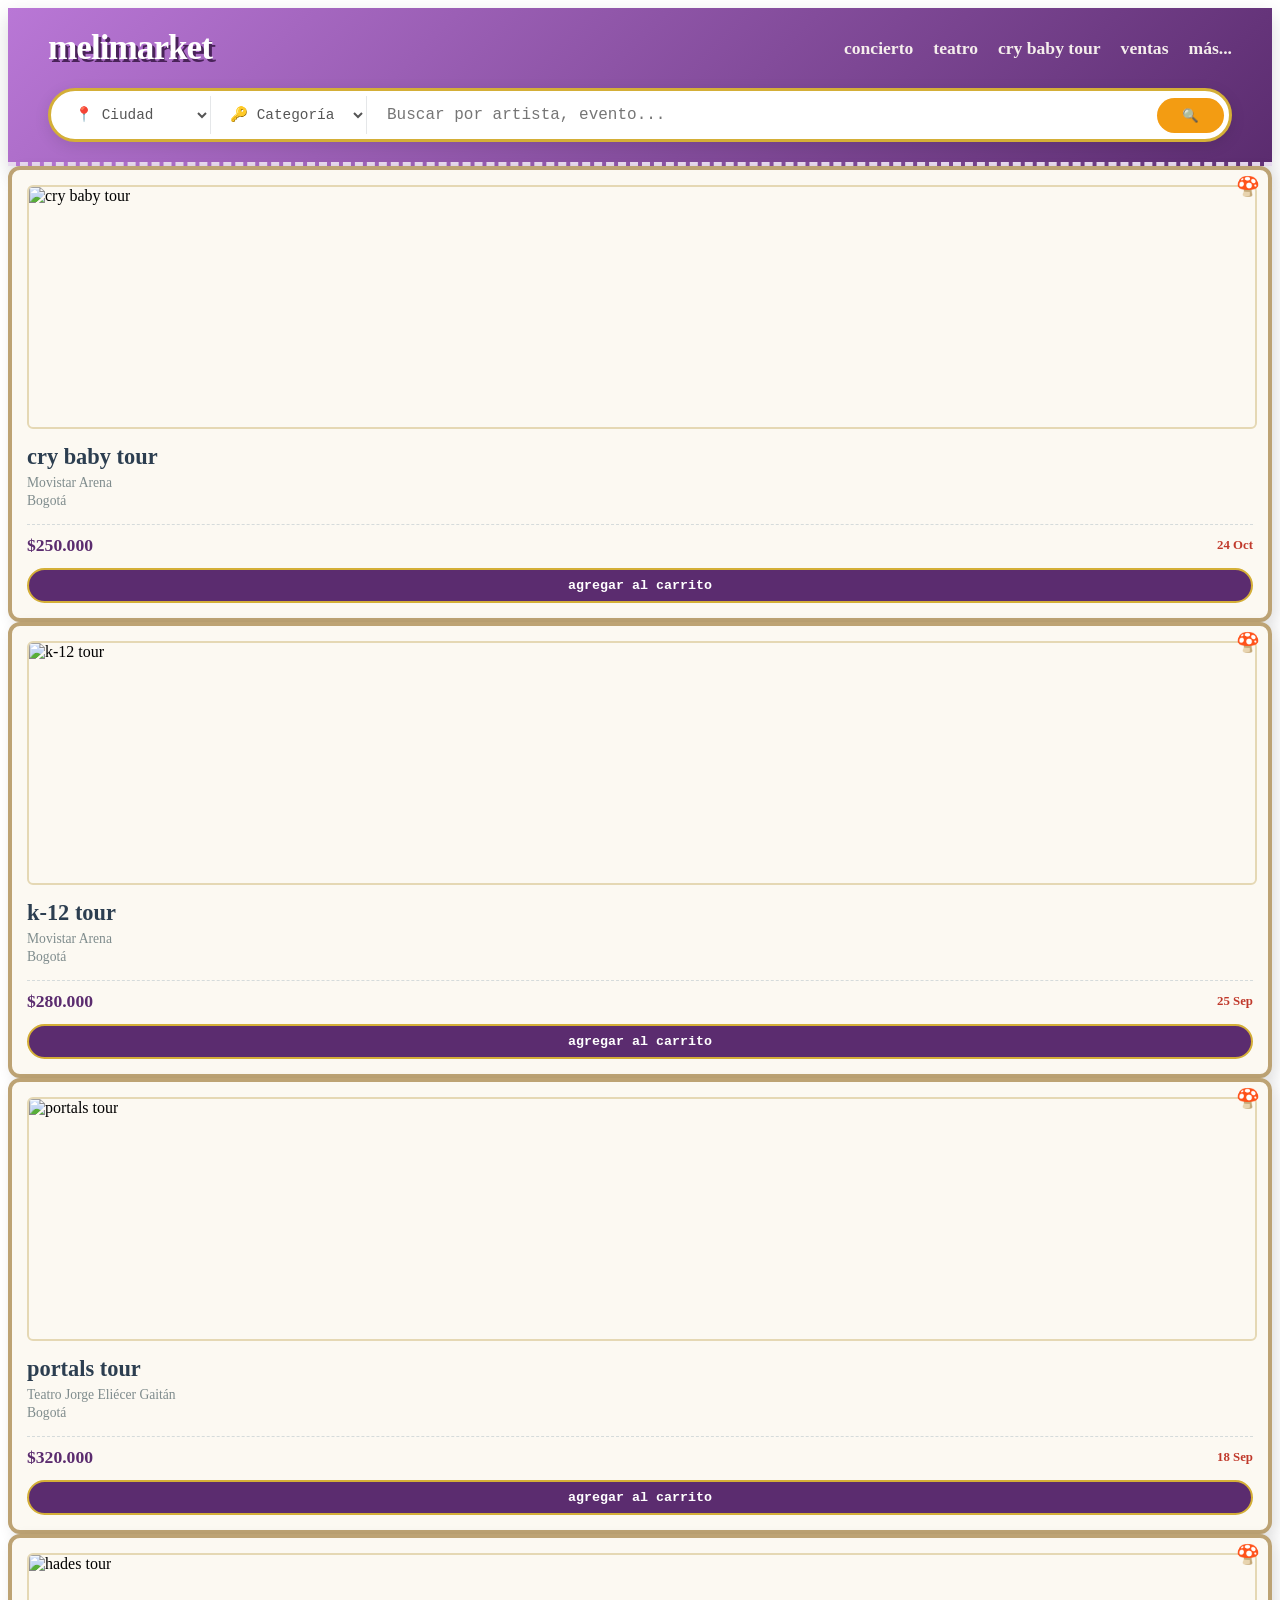
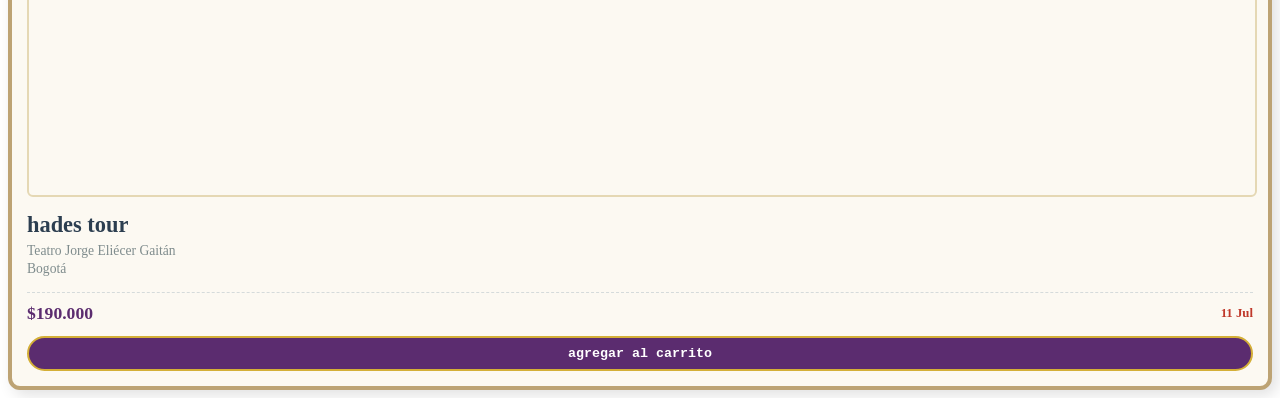
==== index.html @ a290946a "login listo" ====
<!DOCTYPE html>
<html lang="es">
<head>
    <meta charset="UTF-8">
    <meta name="viewport" content="width=device-width, initial-scale=1.0">
    <title>Melimarket - Conciertos Conectados</title>
    <link rel="stylesheet" href="css/style.css">
</head>
<body>

    <!-- Barra de navegación estética con filtros -->
    <navbar-component></navbar-component>

    <!-- Contenedor principal para la vitrina de conciertos -->
    <main class="store-container">
        <div class="cards-grid" id="events-container">
            <!-- Aquí nuestro JS pintará dinámicamente los componentes <card-component> -->
        </div>
    </main>

    <!-- Enlaces a los scripts de tus componentes -->
    <script src="js/components/navbar-component.js" type="module"></script>
    <script src="js/components/card-component.js" type="module"></script>
    <script src="js/app.js" type="module"></script>
</body>
</html>
---- css/style.css ----
:host { display: block !important; border: 5px solid red !important; }
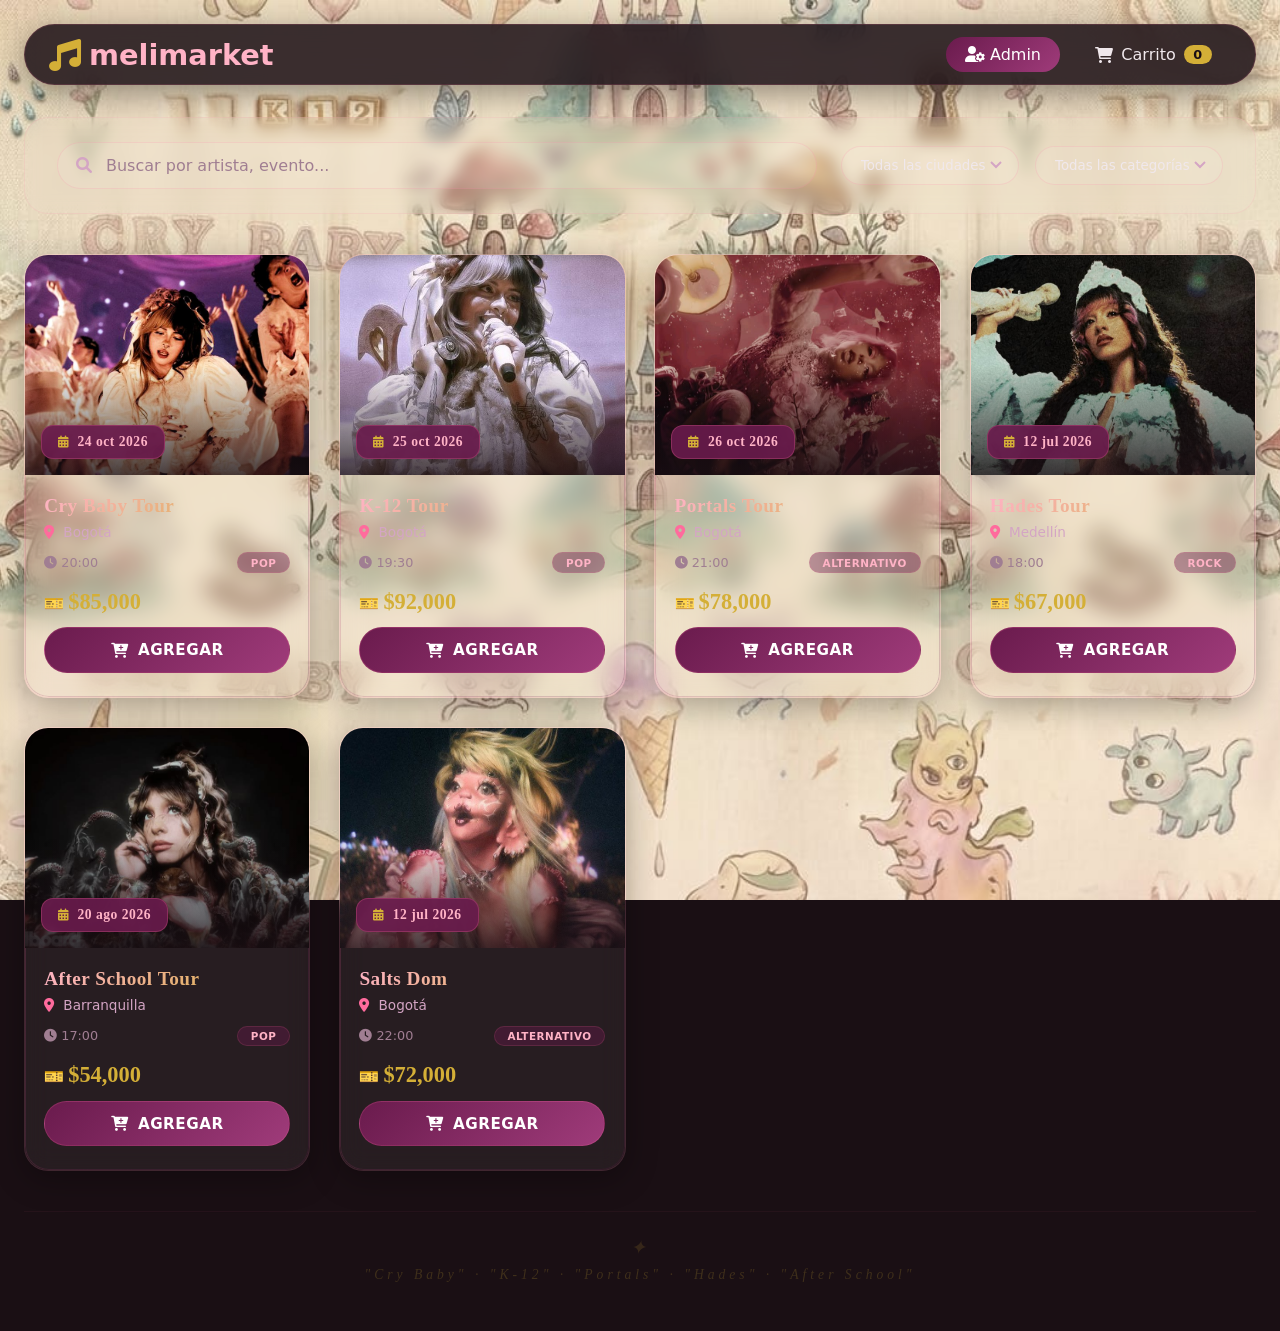
==== commit e8301375: "termine esta vaina" ====
--- a/index.html
+++ b/index.html
@@ -3,24 +3,33 @@
 <head>
     <meta charset="UTF-8">
     <meta name="viewport" content="width=device-width, initial-scale=1.0">
-    <title>Melimarket - Conciertos Conectados</title>
-    <link rel="stylesheet" href="css/style.css">
+    <title>Melimarket · Conciertos Conectados</title>
+    <link rel="stylesheet" href="css/styles.css">
+    <link rel="stylesheet" href="css/responsive.css">
+    <link rel="stylesheet" href="https://cdnjs.cloudflare.com/ajax/libs/font-awesome/6.0.0-beta3/css/all.min.css">
 </head>
 <body>
+    <div id="app"></div>
 
-    <!-- Barra de navegación estética con filtros -->
-    <navbar-component></navbar-component>
+    <!-- ============================================================ -->
+    <!-- IMÁGENES OCULTAS PARA REFERENCIA (no se ven, solo existen)    -->
+    <!-- ============================================================ -->
+    <div style="display:none;">
+        <!-- Imágenes de eventos -->
+        <img id="img-crybaby" src="img/crybabytour.jpg" alt="Cry Baby">
+        <img id="img-k12" src="img/melconciertoK-12.jpg" alt="K-12">
+        <img id="img-portals" src="img/possesion.jpg" alt="Portals">
+        <img id="img-hades" src="img/Hadesmelanie.jpg" alt="Hades">
+        <img id="img-afterschool" src="img/otravezhades.jpg" alt="After School">
+        <img id="img-saltsdom" src="img/thecreature.jpg" alt="Salts Dom">
+        <!-- Imagen de login -->
+        <img id="img-login" src="img/melanie-login.jpg" alt="Login">
+        <!-- Imagen de fondo -->
+        <img id="img-fondo" src="img/fondopaginamel.jpg" alt="Fondo">
+    </div>
 
-    <!-- Contenedor principal para la vitrina de conciertos -->
-    <main class="store-container">
-        <div class="cards-grid" id="events-container">
-            <!-- Aquí nuestro JS pintará dinámicamente los componentes <card-component> -->
-        </div>
-    </main>
-
-    <!-- Enlaces a los scripts de tus componentes -->
-    <script src="js/components/navbar-component.js" type="module"></script>
-    <script src="js/components/card-component.js" type="module"></script>
-    <script src="js/app.js" type="module"></script>
+    <script src="js/storage.js"></script>
+    <script src="js/dataset.js"></script>
+    <script src="js/main.js"></script>
 </body>
 </html>
--- a/css/styles.css
+++ b/css/styles.css
@@ -0,0 +1,1836 @@
+/* ============================================================
+   CSS PRINCIPAL - Melimarket
+   Estilo Melanie Martinez + Lana Del Rey
+   ============================================================ */
+
+/* ===== RESET & BASE ===== */
+* {
+    margin: 0;
+    padding: 0;
+    box-sizing: border-box;
+    font-family: 'Segoe UI', Roboto, system-ui, sans-serif;
+}
+
+body {
+    background-image: url('../img/fondopaginamel.jpg');
+    background-size: cover;
+    background-position: center;
+    background-attachment: fixed;
+    background-color: #1a0f14;
+    min-height: 100vh;
+    color: #f0e8ec;
+}
+
+#app {
+    max-width: 1440px;
+    margin: 0 auto;
+    padding: 1.5rem;
+}
+
+/* ============================================================
+   HEADER
+   ============================================================ */
+.app-header {
+    display: flex;
+    justify-content: space-between;
+    align-items: center;
+    flex-wrap: wrap;
+    padding: 0.75rem 1.5rem;
+    background: rgba(26, 15, 20, 0.85);
+    backdrop-filter: blur(12px);
+    border: 1px solid rgba(255, 107, 157, 0.15);
+    border-radius: 60px;
+    box-shadow: 0 8px 32px rgba(0, 0, 0, 0.4);
+    margin-bottom: 2rem;
+}
+
+.logo {
+    display: flex;
+    align-items: center;
+    gap: 0.5rem;
+    font-weight: 700;
+    font-size: 1.8rem;
+    color: #ffb3c6;
+}
+
+.logo i {
+    color: #d4af37;
+    font-size: 2rem;
+}
+
+.nav-links {
+    display: flex;
+    gap: 1rem;
+    align-items: center;
+    flex-wrap: wrap;
+}
+
+.nav-links a {
+    text-decoration: none;
+    color: #f0e8ec;
+    font-weight: 500;
+    transition: 0.2s;
+    padding: 0.5rem 1.2rem;
+    border-radius: 40px;
+}
+
+.nav-links a:hover {
+    background: rgba(255, 255, 255, 0.05);
+}
+
+.nav-links .admin-btn {
+    background: linear-gradient(135deg, #6a1b4d, #9f3b7a);
+    color: white;
+}
+
+.nav-links .admin-btn:hover {
+    background: linear-gradient(135deg, #9f3b7a, #d4a5c4);
+    transform: scale(1.02);
+}
+
+.nav-links .cart-btn {
+    display: flex;
+    align-items: center;
+    gap: 0.5rem;
+}
+
+.nav-links .cart-btn .badge {
+    background: #d4af37;
+    color: #1a0f14;
+    padding: 0.1rem 0.6rem;
+    border-radius: 20px;
+    font-weight: 700;
+    font-size: 0.8rem;
+}
+
+/* ============================================================
+   LOGIN
+   ============================================================ */
+.login-container {
+    max-width: 420px;
+    margin: 4rem auto;
+    background: rgba(255, 255, 255, 0.05);
+    backdrop-filter: blur(20px);
+    border: 1px solid rgba(255, 107, 157, 0.08);
+    padding: 2.5rem 2rem;
+    border-radius: 32px;
+    box-shadow: 0 20px 60px rgba(0, 0, 0, 0.4);
+    text-align: center;
+}
+
+.login-container h1 {
+    color: #ffb3c6;
+    margin-bottom: 0.3rem;
+    font-family: 'Georgia', serif;
+    font-size: 2rem;
+}
+
+.login-container .subtitle {
+    color: #a07e92;
+    margin-bottom: 2rem;
+    font-size: 0.95rem;
+}
+
+.login-container .login-img {
+    width: 100px;
+    height: 100px;
+    border-radius: 50%;
+    object-fit: cover;
+    margin-bottom: 1.5rem;
+    border: 3px solid rgba(212, 175, 55, 0.3);
+    box-shadow: 0 8px 30px rgba(0, 0, 0, 0.2);
+}
+
+.login-container input {
+    width: 100%;
+    padding: 0.8rem 1rem;
+    margin-bottom: 1rem;
+    border: 1px solid rgba(255, 107, 157, 0.08);
+    border-radius: 40px;
+    font-size: 1rem;
+    background: rgba(255, 255, 255, 0.04);
+    color: #f0e8ec;
+    transition: all 0.3s ease;
+}
+
+.login-container input::placeholder {
+    color: #6a5b66;
+}
+
+.login-container input:focus {
+    outline: none;
+    border-color: rgba(255, 107, 157, 0.2);
+    box-shadow: 0 0 0 3px rgba(255, 107, 157, 0.05);
+    background: rgba(255, 255, 255, 0.06);
+}
+
+.login-container button {
+    width: 100%;
+    padding: 0.8rem;
+    background: linear-gradient(135deg, #6a1b4d, #9f3b7a);
+    color: white;
+    border: none;
+    border-radius: 40px;
+    font-size: 1.1rem;
+    font-weight: 600;
+    cursor: pointer;
+    transition: all 0.3s ease;
+    box-shadow: 0 4px 20px rgba(106, 27, 77, 0.2);
+}
+
+.login-container button:hover {
+    background: linear-gradient(135deg, #9f3b7a, #d4a5c4);
+    transform: scale(1.02);
+    box-shadow: 0 6px 30px rgba(106, 27, 77, 0.3);
+}
+
+.login-container .forgot {
+    display: block;
+    margin-top: 1rem;
+    color: #a07e92;
+    text-decoration: none;
+    font-size: 0.85rem;
+    transition: color 0.3s ease;
+}
+
+.login-container .forgot:hover {
+    color: #d4a5c4;
+}
+
+/* ============================================================
+   FILTROS
+   ============================================================ */
+.filters-section {
+    background: rgba(255, 255, 255, 0.05);
+    backdrop-filter: blur(8px);
+    border: 1px solid rgba(255, 107, 157, 0.1);
+    border-radius: 24px;
+    padding: 1.5rem 2rem;
+    margin-bottom: 2.5rem;
+    display: flex;
+    flex-wrap: wrap;
+    gap: 1.5rem;
+    align-items: center;
+}
+
+.search-box {
+    flex: 2;
+    min-width: 220px;
+    position: relative;
+}
+
+.search-box input {
+    width: 100%;
+    padding: 0.8rem 1.2rem 0.8rem 3rem;
+    border: 1px solid rgba(255, 107, 157, 0.15);
+    border-radius: 60px;
+    font-size: 1rem;
+    background: rgba(255, 255, 255, 0.08);
+    color: #f0e8ec;
+    transition: 0.2s;
+}
+
+.search-box input::placeholder {
+    color: #a07e92;
+}
+
+.search-box input:focus {
+    outline: none;
+    border-color: #ff6b9d;
+    box-shadow: 0 0 0 3px rgba(255, 107, 157, 0.1);
+}
+
+.search-box i {
+    position: absolute;
+    left: 1.2rem;
+    top: 50%;
+    transform: translateY(-50%);
+    color: #d4a5c4;
+}
+
+.filter-group {
+    display: flex;
+    flex-wrap: wrap;
+    gap: 1rem;
+    align-items: center;
+}
+
+.filter-group select {
+    padding: 0.7rem 2rem 0.7rem 1.2rem;
+    border: 1px solid rgba(255, 107, 157, 0.15);
+    border-radius: 40px;
+    background: rgba(255, 255, 255, 0.08);
+    color: #f0e8ec;
+    font-weight: 500;
+    min-width: 140px;
+    appearance: none;
+    background-image: url("data:image/svg+xml,%3Csvg xmlns='http://www.w3.org/2000/svg' width='12' height='12' viewBox='0 0 12 8'%3E%3Cpath d='M1 1l5 5 5-5' stroke='%23d4a5c4' stroke-width='2' fill='none'/%3E%3C/svg%3E");
+    background-repeat: no-repeat;
+    background-position: right 1rem center;
+    cursor: pointer;
+}
+
+.filter-group select option {
+    background: #1a0f14;
+    color: #f0e8ec;
+}
+
+.filter-group select:focus {
+    outline: none;
+    border-color: #ff6b9d;
+}
+
+/* ============================================================
+   TARJETAS DE EVENTOS - ESTILO MEJORADO
+   ============================================================ */
+.event-grid {
+    display: grid;
+    grid-template-columns: repeat(auto-fill, minmax(280px, 1fr));
+    gap: 1.8rem;
+    margin: 2rem 0;
+}
+
+.event-card {
+    background: rgba(255, 255, 255, 0.06);
+    backdrop-filter: blur(12px);
+    border: 1px solid rgba(255, 107, 157, 0.12);
+    border-radius: 24px;
+    overflow: hidden;
+    box-shadow: 0 8px 32px rgba(0, 0, 0, 0.3);
+    transition: all 0.4s cubic-bezier(0.175, 0.885, 0.32, 1.275);
+    cursor: pointer;
+    height: 100%;
+    display: flex;
+    flex-direction: column;
+    position: relative;
+}
+
+.event-card::before {
+    content: '';
+    position: absolute;
+    inset: 0;
+    border-radius: 24px;
+    padding: 1px;
+    background: linear-gradient(135deg, rgba(255, 107, 157, 0.2), rgba(106, 27, 77, 0.2));
+    -webkit-mask: linear-gradient(#fff 0 0) content-box, linear-gradient(#fff 0 0);
+    mask: linear-gradient(#fff 0 0) content-box, linear-gradient(#fff 0 0);
+    -webkit-mask-composite: xor;
+    mask-composite: exclude;
+    pointer-events: none;
+}
+.event-card:hover {
+    transform: translateY(-12px) scale(1.02);
+    border-color: rgba(255, 107, 157, 0.3);
+    box-shadow: 0 20px 60px rgba(106, 27, 77, 0.4);
+}
+
+.event-card .card-image {
+    position: relative;
+    height: 220px;
+    overflow: hidden;
+    background: #1a0f14;
+}
+
+.event-card .card-image img {
+    width: 100%;
+    height: 100%;
+    object-fit: cover;
+    transition: transform 0.6s cubic-bezier(0.175, 0.885, 0.32, 1.275);
+}
+
+.event-card:hover .card-image img {
+    transform: scale(1.08);
+}
+
+.event-card .card-image::after {
+    content: '';
+    position: absolute;
+    inset: 0;
+    background: linear-gradient(to top, rgba(26, 15, 20, 0.8) 0%, transparent 50%);
+    pointer-events: none;
+}
+
+.event-card .date-badge {
+    position: absolute;
+    bottom: 16px;
+    left: 16px;
+    background: rgba(106, 27, 77, 0.9);
+    backdrop-filter: blur(12px);
+    border: 1px solid rgba(255, 107, 157, 0.25);
+    color: #ffb3c6;
+    padding: 0.5rem 1rem;
+    border-radius: 12px;
+    font-weight: 700;
+    font-size: 0.85rem;
+    display: flex;
+    align-items: center;
+    gap: 0.5rem;
+    z-index: 2;
+    font-family: 'Georgia', serif;
+    letter-spacing: 0.5px;
+}
+
+.event-card .date-badge i {
+    color: #d4af37;
+    font-size: 0.75rem;
+}
+
+.event-card .card-body {
+    padding: 1.2rem 1.2rem 1.5rem;
+    flex: 1;
+    display: flex;
+    flex-direction: column;
+    gap: 0.3rem;
+}
+
+.event-card .event-name {
+    font-size: 1.2rem;
+    font-weight: 700;
+    margin: 0;
+    line-height: 1.3;
+    font-family: 'Georgia', serif;
+    letter-spacing: 0.5px;
+    background: linear-gradient(135deg, #ffb3c6, #d4af37);
+    -webkit-background-clip: text;
+    -webkit-text-fill-color: transparent;
+    background-clip: text;
+}
+
+.event-card .event-venue {
+    font-size: 0.85rem;
+    color: #d4a5c4;
+    margin-bottom: 0.2rem;
+}
+
+.event-card .event-venue i {
+    margin-right: 0.3rem;
+    color: #ff6b9d;
+}
+
+.event-card .event-meta {
+    display: flex;
+    justify-content: space-between;
+    align-items: center;
+    margin: 0.3rem 0 0.5rem;
+    font-size: 0.8rem;
+    color: #a07e92;
+}
+
+.event-card .category-tag {
+    display: inline-block;
+    font-size: 0.65rem;
+    padding: 0.2rem 0.8rem;
+    border-radius: 20px;
+    background: rgba(106, 27, 77, 0.4);
+    color: #ffb3c6;
+    font-weight: 600;
+    border: 1px solid rgba(255, 107, 157, 0.15);
+    text-transform: uppercase;
+    letter-spacing: 0.5px;
+}
+
+.event-card .event-price {
+    font-size: 1.4rem;
+    font-weight: 700;
+    color: #d4af37;
+    margin: 0.2rem 0 0.5rem;
+    font-family: 'Georgia', serif;
+}
+
+.event-card .event-price::before {
+    content: '🎫 ';
+    font-size: 1rem;
+}
+
+.event-card .btn-add {
+    background: linear-gradient(135deg, #6a1b4d, #9f3b7a);
+    color: white;
+    border: 1px solid rgba(255, 107, 157, 0.2);
+    padding: 0.8rem 1rem;
+    border-radius: 40px;
+    font-weight: 600;
+    cursor: pointer;
+    transition: all 0.3s ease;
+    width: 100%;
+    margin-top: auto;
+    display: flex;
+    align-items: center;
+    justify-content: center;
+    gap: 0.6rem;
+    font-size: 0.95rem;
+    text-transform: uppercase;
+    letter-spacing: 0.5px;
+    position: relative;
+    overflow: hidden;
+}
+
+.event-card .btn-add::before {
+    content: '';
+    position: absolute;
+    inset: 0;
+    background: linear-gradient(135deg, #9f3b7a, #d4a5c4);
+    opacity: 0;
+    transition: opacity 0.3s ease;
+}
+
+.event-card .btn-add:hover::before {
+    opacity: 1;
+}
+
+.event-card .btn-add:hover {
+    transform: scale(1.03);
+    box-shadow: 0 8px 25px rgba(106, 27, 77, 0.4);
+}
+
+.event-card .btn-add i,
+.event-card .btn-add span {
+    position: relative;
+    z-index: 1;
+}
+
+/* ============================================================
+   QUOTE DECORATIVO
+   ============================================================ */
+.quote-decoration {
+    font-family: 'Georgia', serif;
+    font-style: italic;
+    color: rgba(212, 175, 55, 0.2);
+    text-align: center;
+    margin-top: 2.5rem;
+    padding: 1.5rem;
+    font-size: 0.85rem;
+    letter-spacing: 4px;
+    border-top: 1px solid rgba(255, 107, 157, 0.05);
+    position: relative;
+}
+
+.quote-decoration::before {
+    content: '✦';
+    display: block;
+    font-size: 1.2rem;
+    color: rgba(212, 175, 55, 0.15);
+    margin-bottom: 0.5rem;
+}
+
+/* ============================================================
+   MODALES - DETALLE Y CARRITO
+   ============================================================ */
+.modal-overlay {
+    position: fixed;
+    inset: 0;
+    background: rgba(0, 0, 0, 0.8);
+    backdrop-filter: blur(20px);
+    display: flex;
+    align-items: center;
+    justify-content: center;
+    z-index: 1000;
+    animation: fadeIn 0.3s ease;
+}
+
+@keyframes fadeIn {
+    from { opacity: 0; }
+    to { opacity: 1; }
+}
+
+@keyframes slideUp {
+    from {
+        opacity: 0;
+        transform: translateY(40px) scale(0.95);
+    }
+    to {
+        opacity: 1;
+        transform: translateY(0) scale(1);
+    }
+}
+
+.modal-box {
+    background: linear-gradient(135deg, rgba(26, 15, 20, 0.95), rgba(40, 20, 30, 0.95));
+    backdrop-filter: blur(24px);
+    border: 1px solid rgba(255, 107, 157, 0.15);
+    max-width: 540px;
+    width: 92%;
+    border-radius: 32px;
+    padding: 2rem;
+    max-height: 92vh;
+    overflow-y: auto;
+    box-shadow: 0 30px 80px rgba(0, 0, 0, 0.6);
+    position: relative;
+    color: #f0e8ec;
+    animation: slideUp 0.4s cubic-bezier(0.175, 0.885, 0.32, 1.275);
+}
+
+.modal-box .close-modal {
+    position: absolute;
+    right: 1.2rem;
+    top: 1rem;
+    background: rgba(255, 255, 255, 0.05);
+    border: 1px solid rgba(255, 107, 157, 0.1);
+    width: 40px;
+    height: 40px;
+    border-radius: 50%;
+    font-size: 1.2rem;
+    cursor: pointer;
+    color: #d4a5c4;
+    transition: all 0.3s ease;
+    display: flex;
+    align-items: center;
+    justify-content: center;
+}
+
+.modal-box .close-modal:hover {
+    background: rgba(255, 107, 157, 0.15);
+    color: #ffb3c6;
+    transform: rotate(90deg);
+}
+
+.modal-box img {
+    width: 100%;
+    max-height: 280px;
+    object-fit: cover;
+    border-radius: 16px;
+    margin: 1rem 0;
+    border: 1px solid rgba(255, 107, 157, 0.1);
+}
+
+.modal-box h2 {
+    color: #ffb3c6;
+    margin: 0.5rem 0 0.3rem;
+    font-size: 1.8rem;
+    font-family: 'Georgia', serif;
+    letter-spacing: 0.5px;
+    background: linear-gradient(135deg, #ffb3c6, #d4af37);
+    -webkit-background-clip: text;
+    -webkit-text-fill-color: transparent;
+    background-clip: text;
+}
+
+.modal-box .modal-desc {
+    color: #d4a5c4;
+    line-height: 1.6;
+    font-size: 0.95rem;
+    margin: 0.5rem 0;
+}
+
+.modal-box .modal-info {
+    display: flex;
+    flex-wrap: wrap;
+    gap: 1rem;
+    margin: 0.8rem 0;
+    color: #a07e92;
+    font-size: 0.9rem;
+}
+
+.modal-box .modal-info span {
+    display: flex;
+    align-items: center;
+    gap: 0.4rem;
+    background: rgba(255, 255, 255, 0.04);
+    padding: 0.3rem 0.8rem;
+    border-radius: 20px;
+    border: 1px solid rgba(255, 107, 157, 0.06);
+}
+
+.modal-box .modal-info i {
+    color: #ff6b9d;
+    font-size: 0.8rem;
+}
+
+.modal-box .modal-price {
+    font-size: 2rem;
+    font-weight: 700;
+    color: #d4af37;
+    margin: 1rem 0 1.2rem;
+    font-family: 'Georgia', serif;
+    text-align: center;
+    padding: 0.5rem;
+    background: rgba(212, 175, 55, 0.06);
+    border-radius: 16px;
+    border: 1px solid rgba(212, 175, 55, 0.1);
+}
+
+.modal-box .modal-price::before {
+    content: '🎟️ ';
+}
+
+.modal-box .btn-add {
+    background: linear-gradient(135deg, #6a1b4d, #9f3b7a);
+    color: white;
+    border: 1px solid rgba(255, 107, 157, 0.2);
+    padding: 0.8rem 1.2rem;
+    border-radius: 40px;
+    font-weight: 600;
+    cursor: pointer;
+    transition: all 0.3s ease;
+    width: 100%;
+    display: flex;
+    align-items: center;
+    justify-content: center;
+    gap: 0.6rem;
+    font-size: 0.95rem;
+    text-transform: uppercase;
+    letter-spacing: 0.5px;
+    margin-top: 0.5rem;
+}
+
+.modal-box .btn-add:hover {
+    transform: scale(1.02);
+    box-shadow: 0 8px 30px rgba(106, 27, 77, 0.4);
+}
+
+.modal-box .btn-add-secondary {
+    background: rgba(255, 255, 255, 0.06);
+    color: #d4a5c4;
+    border: 1px solid rgba(255, 255, 255, 0.06);
+}
+
+.modal-box .btn-add-secondary:hover {
+    background: rgba(255, 255, 255, 0.1);
+    color: white;
+}
+
+/* ===== CARRITO DENTRO DEL MODAL ===== */
+.modal-box .cart-item {
+    display: flex;
+    gap: 1rem;
+    padding: 0.6rem 0;
+    border-bottom: 1px solid rgba(255, 255, 255, 0.05);
+    align-items: center;
+}
+
+.modal-box .cart-item img {
+    width: 50px;
+    height: 50px;
+    object-fit: cover;
+    border-radius: 12px;
+    margin: 0;
+    border: 1px solid rgba(255, 107, 157, 0.1);
+}
+
+.modal-box .cart-item .item-info {
+    flex: 1;
+}
+
+.modal-box .cart-item .item-info strong {
+    color: #ffb3c6;
+    font-size: 0.95rem;
+}
+
+.modal-box .cart-item .item-info span {
+    display: block;
+    color: #d4af37;
+    font-weight: 600;
+}
+
+.modal-box .cart-total {
+    font-size: 1.5rem;
+    font-weight: 700;
+    text-align: right;
+    margin: 1rem 0;
+    color: #d4af37;
+    font-family: 'Georgia', serif;
+}
+
+.modal-box .cart-total::before {
+    content: '💰 ';
+}
+
+/* ============================================================
+   ADMIN PANEL
+   ============================================================ */
+.admin-panel {
+    background: rgba(255, 255, 255, 0.05);
+    backdrop-filter: blur(16px);
+    border: 1px solid rgba(255, 107, 157, 0.08);
+    border-radius: 24px;
+    padding: 1.8rem;
+    box-shadow: 0 8px 32px rgba(0, 0, 0, 0.3);
+}
+
+.admin-tabs {
+    display: flex;
+    gap: 0.8rem;
+    margin-bottom: 2rem;
+    border-bottom: 1px solid rgba(255, 107, 157, 0.08);
+    padding-bottom: 0.8rem;
+    flex-wrap: wrap;
+}
+
+.admin-tabs button {
+    background: rgba(255, 255, 255, 0.04);
+    border: 1px solid rgba(255, 107, 157, 0.06);
+    padding: 0.6rem 1.5rem;
+    font-weight: 600;
+    border-radius: 40px;
+    cursor: pointer;
+    transition: all 0.3s ease;
+    color: #d4a5c4;
+    font-size: 0.95rem;
+}
+
+.admin-tabs button:hover {
+    background: rgba(255, 255, 255, 0.08);
+    color: #ffb3c6;
+}
+
+.admin-tabs button.active {
+    background: linear-gradient(135deg, #6a1b4d, #9f3b7a);
+    color: white;
+    border-color: rgba(255, 107, 157, 0.2);
+    box-shadow: 0 4px 20px rgba(106, 27, 77, 0.3);
+}
+
+.admin-tabs button i {
+    margin-right: 0.5rem;
+}
+
+/* ===== TABLAS ADMIN ===== */
+.table-responsive {
+    overflow-x: auto;
+    margin-top: 0.5rem;
+}
+
+.admin-table {
+    width: 100%;
+    border-collapse: collapse;
+    font-size: 0.95rem;
+    background: rgba(255, 255, 255, 0.02);
+    border-radius: 16px;
+    overflow: hidden;
+}
+
+.admin-table thead {
+    background: rgba(106, 27, 77, 0.2);
+}
+
+.admin-table th {
+    text-align: left;
+    padding: 0.8rem 1rem;
+    border-bottom: 2px solid rgba(255, 107, 157, 0.08);
+    color: #ffb3c6;
+    font-weight: 600;
+    font-size: 0.85rem;
+    text-transform: uppercase;
+    letter-spacing: 0.5px;
+}
+
+.admin-table td {
+    padding: 0.7rem 1rem;
+    border-bottom: 1px solid rgba(255, 255, 255, 0.03);
+    color: #f0e8ec;
+    font-size: 0.9rem;
+}
+
+.admin-table tr:hover td {
+    background: rgba(255, 107, 157, 0.04);
+}
+
+.admin-table .empty-row td {
+    text-align: center;
+    padding: 2.5rem 1rem;
+    color: #a07e92;
+    font-style: italic;
+}
+
+/* ===== BOTONES ADMIN ===== */
+.btn-action {
+    padding: 0.3rem 0.8rem;
+    border-radius: 30px;
+    border: none;
+    cursor: pointer;
+    margin: 0 0.2rem;
+    transition: all 0.3s ease;
+    font-size: 0.8rem;
+    font-weight: 600;
+}
+
+.btn-edit {
+    background: rgba(212, 164, 196, 0.15);
+    color: #d4a5c4;
+    border: 1px solid rgba(212, 164, 196, 0.1);
+}
+
+.btn-edit:hover {
+    background: rgba(212, 164, 196, 0.25);
+    color: #ffb3c6;
+    transform: scale(1.05);
+}
+
+.btn-del {
+    background: rgba(220, 53, 69, 0.15);
+    color: #ff6b6b;
+    border: 1px solid rgba(220, 53, 69, 0.1);
+}
+
+.btn-del:hover {
+    background: rgba(220, 53, 69, 0.25);
+    color: #ff4444;
+    transform: scale(1.05);
+}
+
+.btn-add-cat {
+    background: linear-gradient(135deg, #6a1b4d, #9f3b7a);
+    color: white;
+    padding: 0.6rem 1.8rem;
+    border-radius: 40px;
+    border: none;
+    font-weight: 600;
+    cursor: pointer;
+    transition: all 0.3s ease;
+    display: inline-flex;
+    align-items: center;
+    gap: 0.5rem;
+    font-size: 0.9rem;
+    box-shadow: 0 4px 20px rgba(106, 27, 77, 0.2);
+}
+
+.btn-add-cat:hover {
+    background: linear-gradient(135deg, #9f3b7a, #d4a5c4);
+    transform: scale(1.03);
+    box-shadow: 0 6px 30px rgba(106, 27, 77, 0.3);
+}
+
+.btn-add-cat i {
+    font-size: 0.9rem;
+}
+
+/* ===== SECCIÓN HEADER ADMIN ===== */
+.section-header {
+    display: flex;
+    justify-content: space-between;
+    align-items: center;
+    flex-wrap: wrap;
+    gap: 1rem;
+    margin-bottom: 1.5rem;
+}
+
+.section-header h3 {
+    display: flex;
+    align-items: center;
+    gap: 0.6rem;
+    color: #ffb3c6;
+    font-size: 1.3rem;
+    font-family: 'Georgia', serif;
+    letter-spacing: 0.5px;
+}
+
+.section-header h3 i {
+    color: #d4af37;
+    font-size: 1.2rem;
+}
+
+/* ============================================================
+   VENTAS
+   ============================================================ */
+.venta-card {
+    background: rgba(255, 255, 255, 0.03);
+    border: 1px solid rgba(255, 107, 157, 0.06);
+    border-radius: 16px;
+    padding: 1rem 1.2rem;
+    margin-bottom: 1rem;
+    transition: all 0.3s ease;
+}
+
+.venta-card:hover {
+    border-color: rgba(255, 107, 157, 0.12);
+    background: rgba(255, 255, 255, 0.05);
+}
+
+.venta-card .venta-header {
+    display: flex;
+    justify-content: space-between;
+    flex-wrap: wrap;
+    gap: 0.5rem;
+    font-size: 0.95rem;
+}
+
+.venta-card .venta-header strong {
+    color: #ffb3c6;
+    font-size: 1rem;
+}
+
+.venta-card .venta-header .venta-total {
+    font-weight: 700;
+    color: #d4af37;
+    font-size: 1.1rem;
+}
+
+.venta-card .venta-cliente {
+    margin: 0.5rem 0;
+    font-size: 0.9rem;
+    color: #d4a5c4;
+}
+
+.venta-card .venta-cliente i {
+    margin-right: 0.3rem;
+    color: #ff6b9d;
+}
+
+.venta-card details {
+    margin-top: 0.5rem;
+}
+
+.venta-card summary {
+    cursor: pointer;
+    color: #d4af37;
+    font-weight: 600;
+    padding: 0.3rem 0;
+    font-size: 0.9rem;
+}
+
+.venta-card summary:hover {
+    color: #ffb3c6;
+}
+
+.venta-card .venta-detalle {
+    margin-top: 0.5rem;
+    padding: 0.8rem;
+    background: rgba(0, 0, 0, 0.2);
+    border-radius: 12px;
+}
+
+.venta-card .venta-detalle .item {
+    display: flex;
+    justify-content: space-between;
+    padding: 0.3rem 0;
+    border-bottom: 1px solid rgba(255, 255, 255, 0.03);
+    font-size: 0.9rem;
+}
+
+.venta-card .venta-detalle .item:last-child {
+    border-bottom: none;
+}
+
+.venta-card .venta-detalle .total-row {
+    display: flex;
+    justify-content: space-between;
+    padding: 0.5rem 0;
+    font-weight: 700;
+    border-top: 2px solid rgba(255, 107, 157, 0.08);
+    margin-top: 0.3rem;
+    color: #d4af37;
+}
+
+.venta-card .venta-detalle .cliente-info {
+    font-size: 0.85rem;
+    color: #a07e92;
+    margin-top: 0.3rem;
+    padding-top: 0.3rem;
+    border-top: 1px solid rgba(255, 255, 255, 0.03);
+}
+
+.ventas-empty {
+    text-align: center;
+    padding: 3rem 1rem;
+    color: #a07e92;
+}
+
+.ventas-empty i {
+    font-size: 3rem;
+    display: block;
+    margin-bottom: 1rem;
+    color: rgba(255, 107, 157, 0.15);
+}
+
+/* ============================================================
+   TOAST
+   ============================================================ */
+.toast {
+    position: fixed;
+    bottom: 2rem;
+    right: 2rem;
+    color: white;
+    padding: 1rem 2rem;
+    border-radius: 40px;
+    box-shadow: 0 12px 40px rgba(0, 0, 0, 0.4);
+    z-index: 2000;
+    animation: slideUp 0.4s cubic-bezier(0.175, 0.885, 0.32, 1.275);
+    font-weight: 500;
+    backdrop-filter: blur(12px);
+    border: 1px solid rgba(255, 255, 255, 0.05);
+}
+
+.toast.success {
+    background: rgba(46, 125, 50, 0.9);
+}
+
+.toast.error {
+    background: rgba(198, 40, 40, 0.9);
+}
+
+/* ============================================================
+   ANIMACIONES
+   ============================================================ */
+@keyframes fadeInUp {
+    from {
+        opacity: 0;
+        transform: translateY(20px);
+    }
+    to {
+        opacity: 1;
+        transform: translateY(0);
+    }
+}
+
+.event-card {
+    animation: fadeInUp 0.4s ease forwards;
+}
+
+.event-card:nth-child(1) { animation-delay: 0.05s; }
+.event-card:nth-child(2) { animation-delay: 0.1s; }
+.event-card:nth-child(3) { animation-delay: 0.15s; }
+.event-card:nth-child(4) { animation-delay: 0.2s; }
+.event-card:nth-child(5) { animation-delay: 0.25s; }
+.event-card:nth-child(6) { animation-delay: 0.3s; }
+
+/* ============================================================
+   RESPONSIVE
+   ============================================================ */
+@media (max-width: 768px) {
+    #app {
+        padding: 0.8rem;
+    }
+
+    .app-header {
+        flex-direction: column;
+        gap: 0.8rem;
+        border-radius: 30px;
+        padding: 1rem;
+    }
+
+    .nav-links {
+        justify-content: center;
+        gap: 0.5rem;
+        width: 100%;
+    }
+
+    .nav-links a {
+        padding: 0.4rem 1rem;
+        font-size: 0.9rem;
+    }
+
+    .filters-section {
+        flex-direction: column;
+        align-items: stretch;
+        padding: 1rem;
+        gap: 1rem;
+    }
+
+    .search-box {
+        min-width: 100%;
+    }
+
+    .filter-group {
+        flex-wrap: wrap;
+        justify-content: stretch;
+        gap: 0.5rem;
+    }
+
+    .filter-group select {
+        min-width: 100%;
+        flex: 1;
+        padding: 0.6rem 2rem 0.6rem 1rem;
+        font-size: 0.9rem;
+    }
+
+    .event-grid {
+        grid-template-columns: repeat(auto-fill, minmax(200px, 1fr));
+        gap: 1rem;
+    }
+
+    .event-card .card-image {
+        height: 160px;
+    }
+
+    .admin-panel {
+        padding: 1rem;
+    }
+
+    .admin-tabs {
+        gap: 0.5rem;
+        justify-content: center;
+    }
+
+    .admin-tabs button {
+        padding: 0.4rem 1rem;
+        font-size: 0.85rem;
+    }
+
+    .admin-table {
+        font-size: 0.85rem;
+    }
+
+    .admin-table th,
+    .admin-table td {
+        padding: 0.4rem 0.6rem;
+    }
+
+    .login-container {
+        margin: 2rem 1rem;
+        padding: 1.5rem;
+    }
+
+    .section-header {
+        flex-direction: column;
+        align-items: stretch;
+        gap: 0.8rem;
+    }
+
+    .btn-add-cat {
+        width: 100%;
+        justify-content: center;
+    }
+
+    .modal-box {
+        padding: 1.2rem;
+        width: 95%;
+        border-radius: 24px;
+    }
+
+    .modal-box h2 {
+        font-size: 1.4rem;
+    }
+
+    .modal-box .modal-price {
+        font-size: 1.5rem;
+    }
+
+    .modal-box .modal-info {
+        font-size: 0.8rem;
+        gap: 0.5rem;
+    }
+
+    .modal-box .modal-info span {
+        padding: 0.2rem 0.6rem;
+    }
+
+    .modal-box .close-modal {
+        width: 32px;
+        height: 32px;
+        font-size: 1rem;
+        right: 0.8rem;
+        top: 0.8rem;
+    }
+
+    .venta-card .venta-header {
+        flex-direction: column;
+        align-items: flex-start;
+    }
+}
+
+@media (max-width: 480px) {
+    #app {
+        padding: 0.5rem;
+    }
+
+    .app-header {
+        padding: 0.8rem;
+        border-radius: 20px;
+    }
+
+    .logo {
+        font-size: 1.4rem;
+    }
+
+    .logo i {
+        font-size: 1.5rem;
+    }
+
+    .nav-links a {
+        padding: 0.3rem 0.8rem;
+        font-size: 0.8rem;
+    }
+
+    .filters-section {
+        padding: 0.8rem;
+        border-radius: 16px;
+    }
+
+    .search-box input {
+        font-size: 0.9rem;
+        padding: 0.6rem 1rem 0.6rem 2.5rem;
+    }
+
+    .search-box i {
+        left: 0.8rem;
+        font-size: 0.9rem;
+    }
+
+    .event-grid {
+        grid-template-columns: 1fr;
+        gap: 1rem;
+    }
+
+    .event-card .card-image {
+        height: 180px;
+    }
+
+    .event-card .event-name {
+        font-size: 1rem;
+    }
+
+    .event-card .event-price {
+        font-size: 1.1rem;
+    }
+
+    .admin-panel {
+        padding: 0.8rem;
+        border-radius: 16px;
+    }
+
+    .admin-tabs {
+        gap: 0.3rem;
+    }
+
+    .admin-tabs button {
+        padding: 0.3rem 0.7rem;
+        font-size: 0.75rem;
+    }
+
+    .admin-table {
+        font-size: 0.7rem;
+    }
+
+    .admin-table th,
+    .admin-table td {
+        padding: 0.3rem 0.4rem;
+    }
+
+    .btn-action {
+        padding: 0.15rem 0.4rem;
+        font-size: 0.65rem;
+    }
+
+    .btn-add-cat {
+        font-size: 0.85rem;
+        padding: 0.5rem;
+    }
+
+    .login-container {
+        padding: 1.2rem;
+        margin: 1rem 0.5rem;
+        border-radius: 16px;
+    }
+
+    .login-container h1 {
+        font-size: 1.5rem;
+    }
+
+    .login-container .login-img {
+        width: 80px;
+        height: 80px;
+    }
+
+    .login-container input {
+        padding: 0.6rem 0.8rem;
+        font-size: 0.9rem;
+    }
+
+    .login-container button {
+        padding: 0.6rem;
+        font-size: 1rem;
+    }
+
+    .modal-box {
+        padding: 1.2rem;
+        border-radius: 20px;
+        width: 95%;
+    }
+
+    .modal-box h2 {
+        font-size: 1.2rem;
+    }
+
+    .modal-box .close-modal {
+        font-size: 1.4rem;
+        right: 0.8rem;
+        top: 0.8rem;
+        width: 32px;
+        height: 32px;
+    }
+
+    .modal-box .modal-price {
+        font-size: 1.3rem;
+    }
+
+    .venta-card {
+        padding: 0.6rem 0.8rem;
+    }
+
+    .venta-card .venta-header {
+        font-size: 0.8rem;
+    }
+
+    .venta-card .venta-cliente {
+        font-size: 0.8rem;
+    }
+
+    .toast {
+        bottom: 0.8rem;
+        right: 0.8rem;
+        left: 0.8rem;
+        padding: 0.7rem 1rem;
+        font-size: 0.85rem;
+        text-align: center;
+        border-radius: 30px;
+    }
+
+    .quote-decoration {
+        font-size: 0.7rem;
+        padding: 0.8rem;
+        letter-spacing: 1.5px;
+    }
+
+    .section-header h3 {
+        font-size: 1rem;
+    }
+}
+
+/* Móviles muy pequeños */
+@media (max-width: 360px) {
+    .logo {
+        font-size: 1.2rem;
+    }
+
+    .nav-links a {
+        font-size: 0.7rem;
+        padding: 0.2rem 0.6rem;
+    }
+
+    .event-card .card-image {
+        height: 140px;
+    }
+
+    .event-card .event-name {
+        font-size: 0.9rem;
+    }
+
+    .event-card .event-meta {
+        font-size: 0.75rem;
+        flex-wrap: wrap;
+        gap: 0.3rem;
+    }
+
+    .event-card .event-price {
+        font-size: 1rem;
+    }
+
+    .event-card .btn-add {
+        font-size: 0.8rem;
+        padding: 0.5rem;
+    }
+
+    .admin-tabs button {
+        font-size: 0.65rem;
+        padding: 0.2rem 0.5rem;
+    }
+
+    .admin-table {
+        font-size: 0.6rem;
+    }
+
+    .admin-table th,
+    .admin-table td {
+        padding: 0.2rem 0.1rem;
+    }
+}
+
+/* Orientación landscape en móviles */
+@media (max-height: 500px) and (orientation: landscape) {
+    .event-card .card-image {
+        height: 120px;
+    }
+
+    .event-grid {
+        grid-template-columns: repeat(auto-fill, minmax(160px, 1fr));
+        gap: 0.8rem;
+    }
+
+    .filters-section {
+        padding: 0.6rem 1rem;
+    }
+
+    .search-box input {
+        padding: 0.4rem 0.8rem 0.4rem 2rem;
+        font-size: 0.8rem;
+    }
+
+    .admin-panel {
+        padding: 0.6rem;
+    }
+
+    .login-container {
+        margin: 1rem auto;
+        padding: 1rem;
+    }
+
+    .login-container .login-img {
+        width: 60px;
+        height: 60px;
+    }
+}
+
+/* Pantallas grandes */
+@media (min-width: 1440px) {
+    #app {
+        padding: 2rem 3rem;
+    }
+
+    .event-grid {
+        grid-template-columns: repeat(auto-fill, minmax(300px, 1fr));
+        gap: 2.5rem;
+    }
+
+    .event-card .card-image {
+        height: 240px;
+    }
+
+    .filters-section {
+        padding: 2rem 2.5rem;
+    }
+
+    .search-box input {
+        font-size: 1.1rem;
+        padding: 1rem 1.5rem 1rem 3.5rem;
+    }
+
+    .filter-group select {
+        padding: 0.8rem 2.5rem 0.8rem 1.5rem;
+        font-size: 1rem;
+        min-width: 180px;
+    }
+
+    .modal-box {
+        max-width: 600px;
+        padding: 2.5rem;
+    }
+}
+
+/* ============================================================
+   CARRITO - ESTILO MEJORADO
+   ============================================================ */
+
+/* ===== MODAL DEL CARRITO ===== */
+.modal-box.cart-modal {
+    max-width: 560px;
+}
+
+.modal-box .cart-header {
+    display: flex;
+    align-items: center;
+    gap: 0.8rem;
+    border-bottom: 1px solid rgba(255, 107, 157, 0.08);
+    padding-bottom: 1rem;
+    margin-bottom: 1rem;
+}
+
+.modal-box .cart-header h2 {
+    color: #ffb3c6;
+    font-size: 1.5rem;
+    font-family: 'Georgia', serif;
+    margin: 0;
+    -webkit-text-fill-color: #ffb3c6;
+    background: none;
+}
+
+.modal-box .cart-header i {
+    color: #d4af37;
+    font-size: 1.5rem;
+}
+
+.modal-box .cart-header .cart-count {
+    background: rgba(212, 175, 55, 0.15);
+    color: #d4af37;
+    padding: 0.1rem 0.6rem;
+    border-radius: 20px;
+    font-size: 0.75rem;
+    font-weight: 600;
+    margin-left: auto;
+}
+
+/* ===== ITEMS DEL CARRITO ===== */
+.modal-box .cart-items {
+    max-height: 300px;
+    overflow-y: auto;
+    padding-right: 0.3rem;
+}
+
+.modal-box .cart-items::-webkit-scrollbar {
+    width: 4px;
+}
+
+.modal-box .cart-items::-webkit-scrollbar-track {
+    background: rgba(255, 255, 255, 0.03);
+    border-radius: 10px;
+}
+
+.modal-box .cart-items::-webkit-scrollbar-thumb {
+    background: rgba(255, 107, 157, 0.2);
+    border-radius: 10px;
+}
+
+.modal-box .cart-item {
+    display: flex;
+    gap: 1rem;
+    padding: 0.7rem 0.5rem;
+    border-bottom: 1px solid rgba(255, 255, 255, 0.04);
+    align-items: center;
+    transition: background 0.3s ease;
+    border-radius: 12px;
+}
+
+.modal-box .cart-item:hover {
+    background: rgba(255, 255, 255, 0.03);
+}
+
+.modal-box .cart-item img {
+    width: 55px;
+    height: 55px;
+    object-fit: cover;
+    border-radius: 12px;
+    border: 1px solid rgba(255, 107, 157, 0.08);
+    flex-shrink: 0;
+}
+
+.modal-box .cart-item .item-info {
+    flex: 1;
+    min-width: 0;
+}
+
+.modal-box .cart-item .item-info .item-name {
+    color: #ffb3c6;
+    font-size: 0.95rem;
+    font-weight: 600;
+    display: block;
+    white-space: nowrap;
+    overflow: hidden;
+    text-overflow: ellipsis;
+}
+
+.modal-box .cart-item .item-info .item-price {
+    color: #d4af37;
+    font-size: 0.9rem;
+    font-weight: 600;
+}
+
+.modal-box .cart-item .item-remove {
+    background: none;
+    border: none;
+    color: #6a5b66;
+    cursor: pointer;
+    font-size: 1.1rem;
+    padding: 0.3rem 0.5rem;
+    border-radius: 50%;
+    transition: all 0.3s ease;
+    flex-shrink: 0;
+}
+
+.modal-box .cart-item .item-remove:hover {
+    color: #ff6b6b;
+    background: rgba(255, 107, 107, 0.1);
+}
+
+/* ===== CARRITO VACÍO ===== */
+.modal-box .cart-empty {
+    text-align: center;
+    padding: 2.5rem 1rem;
+    color: #6a5b66;
+}
+
+.modal-box .cart-empty i {
+    font-size: 3rem;
+    display: block;
+    margin-bottom: 1rem;
+    color: rgba(255, 107, 157, 0.1);
+}
+
+.modal-box .cart-empty p {
+    font-size: 0.95rem;
+}
+
+/* ===== TOTAL DEL CARRITO ===== */
+.modal-box .cart-footer {
+    border-top: 1px solid rgba(255, 107, 157, 0.08);
+    padding-top: 1rem;
+    margin-top: 0.5rem;
+}
+
+.modal-box .cart-total {
+    display: flex;
+    justify-content: space-between;
+    align-items: center;
+    font-size: 1.3rem;
+    font-weight: 700;
+    color: #f0e8ec;
+    padding: 0.3rem 0;
+}
+
+.modal-box .cart-total .total-label {
+    color: #a07e92;
+    font-weight: 400;
+    font-size: 1rem;
+}
+
+.modal-box .cart-total .total-amount {
+    color: #d4af37;
+    font-size: 1.5rem;
+    font-family: 'Georgia', serif;
+}
+
+.modal-box .cart-total .total-amount::before {
+    content: '💰 ';
+    font-size: 1rem;
+}
+
+/* ===== BOTÓN COMPRAR ===== */
+.modal-box .btn-buy {
+    background: linear-gradient(135deg, #6a1b4d, #9f3b7a);
+    color: white;
+    border: 1px solid rgba(255, 107, 157, 0.2);
+    padding: 0.9rem 1.2rem;
+    border-radius: 40px;
+    font-weight: 600;
+    cursor: pointer;
+    transition: all 0.3s ease;
+    width: 100%;
+    display: flex;
+    align-items: center;
+    justify-content: center;
+    gap: 0.6rem;
+    font-size: 1rem;
+    text-transform: uppercase;
+    letter-spacing: 0.5px;
+    margin-top: 0.8rem;
+    box-shadow: 0 4px 20px rgba(106, 27, 77, 0.2);
+}
+
+.modal-box .btn-buy:hover:not(:disabled) {
+    transform: scale(1.02);
+    box-shadow: 0 8px 30px rgba(106, 27, 77, 0.4);
+}
+
+.modal-box .btn-buy:disabled {
+    opacity: 0.4;
+    cursor: not-allowed;
+    transform: none;
+}
+
+.modal-box .btn-buy i {
+    font-size: 1.1rem;
+}
+
+/* ===== FORMULARIO DE COMPRA ===== */
+.modal-box .checkout-form {
+    display: none;
+    grid-template-columns: 1fr 1fr;
+    gap: 0.6rem;
+    margin-top: 1rem;
+    padding-top: 1rem;
+    border-top: 1px solid rgba(255, 107, 157, 0.06);
+}
+
+.modal-box .checkout-form.active {
+    display: grid;
+}
+
+.modal-box .checkout-form .full-width {
+    grid-column: 1 / -1;
+}
+
+.modal-box .checkout-form label {
+    font-size: 0.7rem;
+    text-transform: uppercase;
+    letter-spacing: 0.5px;
+    color: #6a5b66;
+    margin-bottom: 0.1rem;
+    display: block;
+}
+
+.modal-box .checkout-form input {
+    padding: 0.7rem 1rem;
+    border: 1px solid rgba(255, 107, 157, 0.08);
+    border-radius: 12px;
+    background: rgba(255, 255, 255, 0.04);
+    color: #f0e8ec;
+    font-size: 0.95rem;
+    width: 100%;
+    transition: all 0.3s ease;
+}
+
+.modal-box .checkout-form input::placeholder {
+    color: #6a5b66;
+    font-size: 0.85rem;
+}
+
+.modal-box .checkout-form input:focus {
+    outline: none;
+    border-color: rgba(255, 107, 157, 0.2);
+    background: rgba(255, 255, 255, 0.06);
+    box-shadow: 0 0 0 3px rgba(255, 107, 157, 0.05);
+}
+
+.modal-box .checkout-form .form-group {
+    display: flex;
+    flex-direction: column;
+    gap: 0.2rem;
+}
+
+/* ===== BOTÓN CONFIRMAR ===== */
+.modal-box .btn-confirm {
+    background: linear-gradient(135deg, #2e7d32, #43a047);
+    color: white;
+    border: none;
+    padding: 0.8rem 1.2rem;
+    border-radius: 40px;
+    font-weight: 600;
+    cursor: pointer;
+    transition: all 0.3s ease;
+    width: 100%;
+    display: flex;
+    align-items: center;
+    justify-content: center;
+    gap: 0.6rem;
+    font-size: 1rem;
+    text-transform: uppercase;
+    letter-spacing: 0.5px;
+    margin-top: 0.3rem;
+    box-shadow: 0 4px 20px rgba(46, 125, 50, 0.2);
+}
+
+.modal-box .btn-confirm:hover {
+    transform: scale(1.02);
+    box-shadow: 0 8px 30px rgba(46, 125, 50, 0.3);
+}
+
+.modal-box .btn-confirm i {
+    font-size: 1.1rem;
+}
+
+/* ===== RESPONSIVE CARRITO ===== */
+@media (max-width: 480px) {
+    .modal-box .checkout-form {
+        grid-template-columns: 1fr;
+    }
+
+    .modal-box .cart-item img {
+        width: 45px;
+        height: 45px;
+    }
+
+    .modal-box .cart-item .item-info .item-name {
+        font-size: 0.85rem;
+    }
+
+    .modal-box .cart-total {
+        font-size: 1.1rem;
+    }
+
+    .modal-box .cart-total .total-amount {
+        font-size: 1.2rem;
+    }
+
+    .modal-box .btn-buy,
+    .modal-box .btn-confirm {
+        font-size: 0.9rem;
+        padding: 0.7rem 1rem;
+    }
+}
--- a/css/responsive.css
+++ b/css/responsive.css
@@ -0,0 +1,403 @@
+/* ============================================================
+   CSS RESPONSIVE - Melimarket
+   ============================================================ */
+
+/* Tablets y dispositivos medianos */
+@media (max-width: 1024px) {
+    .event-grid {
+        grid-template-columns: repeat(auto-fill, minmax(240px, 1fr));
+        gap: 1.5rem;
+    }
+}
+
+/* Móviles grandes y tablets pequeñas */
+@media (max-width: 768px) {
+    #app {
+        padding: 0.8rem;
+    }
+
+    .app-header {
+        flex-direction: column;
+        gap: 0.8rem;
+        border-radius: 30px;
+        padding: 1rem;
+    }
+
+    .nav-links {
+        justify-content: center;
+        gap: 0.5rem;
+        width: 100%;
+    }
+
+    .nav-links a {
+        padding: 0.4rem 1rem;
+        font-size: 0.9rem;
+    }
+
+    .filters-section {
+        flex-direction: column;
+        align-items: stretch;
+        padding: 1rem;
+        gap: 1rem;
+    }
+
+    .search-box {
+        min-width: 100%;
+    }
+
+    .filter-group {
+        flex-wrap: wrap;
+        justify-content: stretch;
+        gap: 0.5rem;
+    }
+
+    .filter-group select {
+        min-width: 100%;
+        flex: 1;
+        padding: 0.6rem 2rem 0.6rem 1rem;
+        font-size: 0.9rem;
+    }
+
+    .event-grid {
+        grid-template-columns: repeat(auto-fill, minmax(200px, 1fr));
+        gap: 1rem;
+    }
+
+    .event-card .card-image {
+        height: 160px;
+    }
+
+    .admin-panel {
+        padding: 1rem;
+    }
+
+    .admin-tabs {
+        gap: 0.5rem;
+        justify-content: center;
+    }
+
+    .admin-tabs button {
+        padding: 0.4rem 1rem;
+        font-size: 0.85rem;
+    }
+
+    .admin-tabs button i {
+        margin-right: 0.3rem;
+    }
+
+    .admin-table {
+        font-size: 0.85rem;
+    }
+
+    .admin-table th,
+    .admin-table td {
+        padding: 0.4rem 0.3rem;
+    }
+
+    .login-container {
+        margin: 2rem 1rem;
+        padding: 1.5rem;
+    }
+
+    .section-header {
+        flex-direction: column;
+        align-items: stretch;
+        gap: 0.8rem;
+    }
+
+    .btn-add-cat {
+        width: 100%;
+        justify-content: center;
+        padding: 0.6rem;
+    }
+
+    .venta-card .venta-header {
+        flex-direction: column;
+        align-items: flex-start;
+    }
+
+    .quote-decoration {
+        font-size: 0.8rem;
+        padding: 1rem;
+        letter-spacing: 2px;
+    }
+}
+
+/* Móviles pequeños */
+@media (max-width: 480px) {
+    #app {
+        padding: 0.5rem;
+    }
+
+    .app-header {
+        padding: 0.8rem;
+        border-radius: 20px;
+    }
+
+    .logo {
+        font-size: 1.4rem;
+    }
+
+    .logo i {
+        font-size: 1.5rem;
+    }
+
+    .nav-links a {
+        padding: 0.3rem 0.8rem;
+        font-size: 0.8rem;
+    }
+
+    .filters-section {
+        padding: 0.8rem;
+        border-radius: 16px;
+    }
+
+    .search-box input {
+        font-size: 0.9rem;
+        padding: 0.6rem 1rem 0.6rem 2.5rem;
+    }
+
+    .search-box i {
+        left: 0.8rem;
+        font-size: 0.9rem;
+    }
+
+    .event-grid {
+        grid-template-columns: 1fr;
+        gap: 1rem;
+    }
+
+    .event-card .card-image {
+        height: 180px;
+    }
+
+    .event-card .event-name {
+        font-size: 1rem;
+    }
+
+    .event-card .event-price {
+        font-size: 1.1rem;
+    }
+
+    .admin-panel {
+        padding: 0.8rem;
+        border-radius: 16px;
+    }
+
+    .admin-tabs {
+        gap: 0.3rem;
+    }
+
+    .admin-tabs button {
+        padding: 0.3rem 0.7rem;
+        font-size: 0.75rem;
+    }
+
+    .admin-table {
+        font-size: 0.7rem;
+    }
+
+    .admin-table th,
+    .admin-table td {
+        padding: 0.25rem 0.2rem;
+    }
+
+    .btn-action {
+        padding: 0.15rem 0.4rem;
+        font-size: 0.65rem;
+        margin: 0 0.1rem;
+    }
+
+    .btn-add-cat {
+        font-size: 0.85rem;
+        padding: 0.5rem;
+    }
+
+    .login-container {
+        padding: 1.2rem;
+        margin: 1rem 0.5rem;
+        border-radius: 16px;
+    }
+
+    .login-container h1 {
+        font-size: 1.5rem;
+    }
+
+    .login-container .login-img {
+        width: 80px;
+        height: 80px;
+    }
+
+    .login-container input {
+        padding: 0.6rem 0.8rem;
+        font-size: 0.9rem;
+    }
+
+    .login-container button {
+        padding: 0.6rem;
+        font-size: 1rem;
+    }
+
+    .modal-box {
+        padding: 1.2rem;
+        border-radius: 20px;
+        width: 95%;
+    }
+
+    .modal-box h2 {
+        font-size: 1.2rem;
+    }
+
+    .modal-box .close-modal {
+        font-size: 1.4rem;
+        right: 0.8rem;
+        top: 0.8rem;
+    }
+
+    .venta-card {
+        padding: 0.6rem 0.8rem;
+    }
+
+    .venta-card .venta-header {
+        font-size: 0.85rem;
+    }
+
+    .venta-card .venta-cliente {
+        font-size: 0.8rem;
+    }
+
+    .toast {
+        bottom: 0.8rem;
+        right: 0.8rem;
+        left: 0.8rem;
+        padding: 0.7rem 1rem;
+        font-size: 0.85rem;
+        text-align: center;
+        border-radius: 30px;
+    }
+
+    .quote-decoration {
+        font-size: 0.7rem;
+        padding: 0.8rem;
+        letter-spacing: 1.5px;
+    }
+
+    .section-header h3 {
+        font-size: 1rem;
+    }
+}
+
+/* Móviles muy pequeños (<= 360px) */
+@media (max-width: 360px) {
+    .logo {
+        font-size: 1.2rem;
+    }
+
+    .nav-links a {
+        font-size: 0.7rem;
+        padding: 0.2rem 0.6rem;
+    }
+
+    .event-card .card-image {
+        height: 140px;
+    }
+
+    .event-card .event-name {
+        font-size: 0.9rem;
+    }
+
+    .event-card .event-meta {
+        font-size: 0.75rem;
+        flex-wrap: wrap;
+        gap: 0.3rem;
+    }
+
+    .event-card .event-price {
+        font-size: 1rem;
+    }
+
+    .event-card .btn-add {
+        font-size: 0.8rem;
+        padding: 0.5rem;
+    }
+
+    .admin-tabs button {
+        font-size: 0.65rem;
+        padding: 0.2rem 0.5rem;
+    }
+
+    .admin-table {
+        font-size: 0.6rem;
+    }
+
+    .admin-table th,
+    .admin-table td {
+        padding: 0.2rem 0.1rem;
+    }
+}
+
+/* Orientación landscape en móviles */
+@media (max-height: 500px) and (orientation: landscape) {
+    .event-card .card-image {
+        height: 120px;
+    }
+
+    .event-grid {
+        grid-template-columns: repeat(auto-fill, minmax(160px, 1fr));
+        gap: 0.8rem;
+    }
+
+    .filters-section {
+        padding: 0.6rem 1rem;
+    }
+
+    .search-box input {
+        padding: 0.4rem 0.8rem 0.4rem 2rem;
+        font-size: 0.8rem;
+    }
+
+    .admin-panel {
+        padding: 0.6rem;
+    }
+
+    .login-container {
+        margin: 1rem auto;
+        padding: 1rem;
+    }
+
+    .login-container .login-img {
+        width: 60px;
+        height: 60px;
+    }
+}
+
+/* Pantallas grandes (desktop) */
+@media (min-width: 1440px) {
+    #app {
+        padding: 2rem 3rem;
+    }
+
+    .event-grid {
+        grid-template-columns: repeat(auto-fill, minmax(300px, 1fr));
+        gap: 2.5rem;
+    }
+
+    .event-card .card-image {
+        height: 240px;
+    }
+
+    .filters-section {
+        padding: 2rem 2.5rem;
+    }
+
+    .search-box input {
+        font-size: 1.1rem;
+        padding: 1rem 1.5rem 1rem 3.5rem;
+    }
+
+    .filter-group select {
+        padding: 0.8rem 2.5rem 0.8rem 1.5rem;
+        font-size: 1rem;
+        min-width: 180px;
+    }
+}
